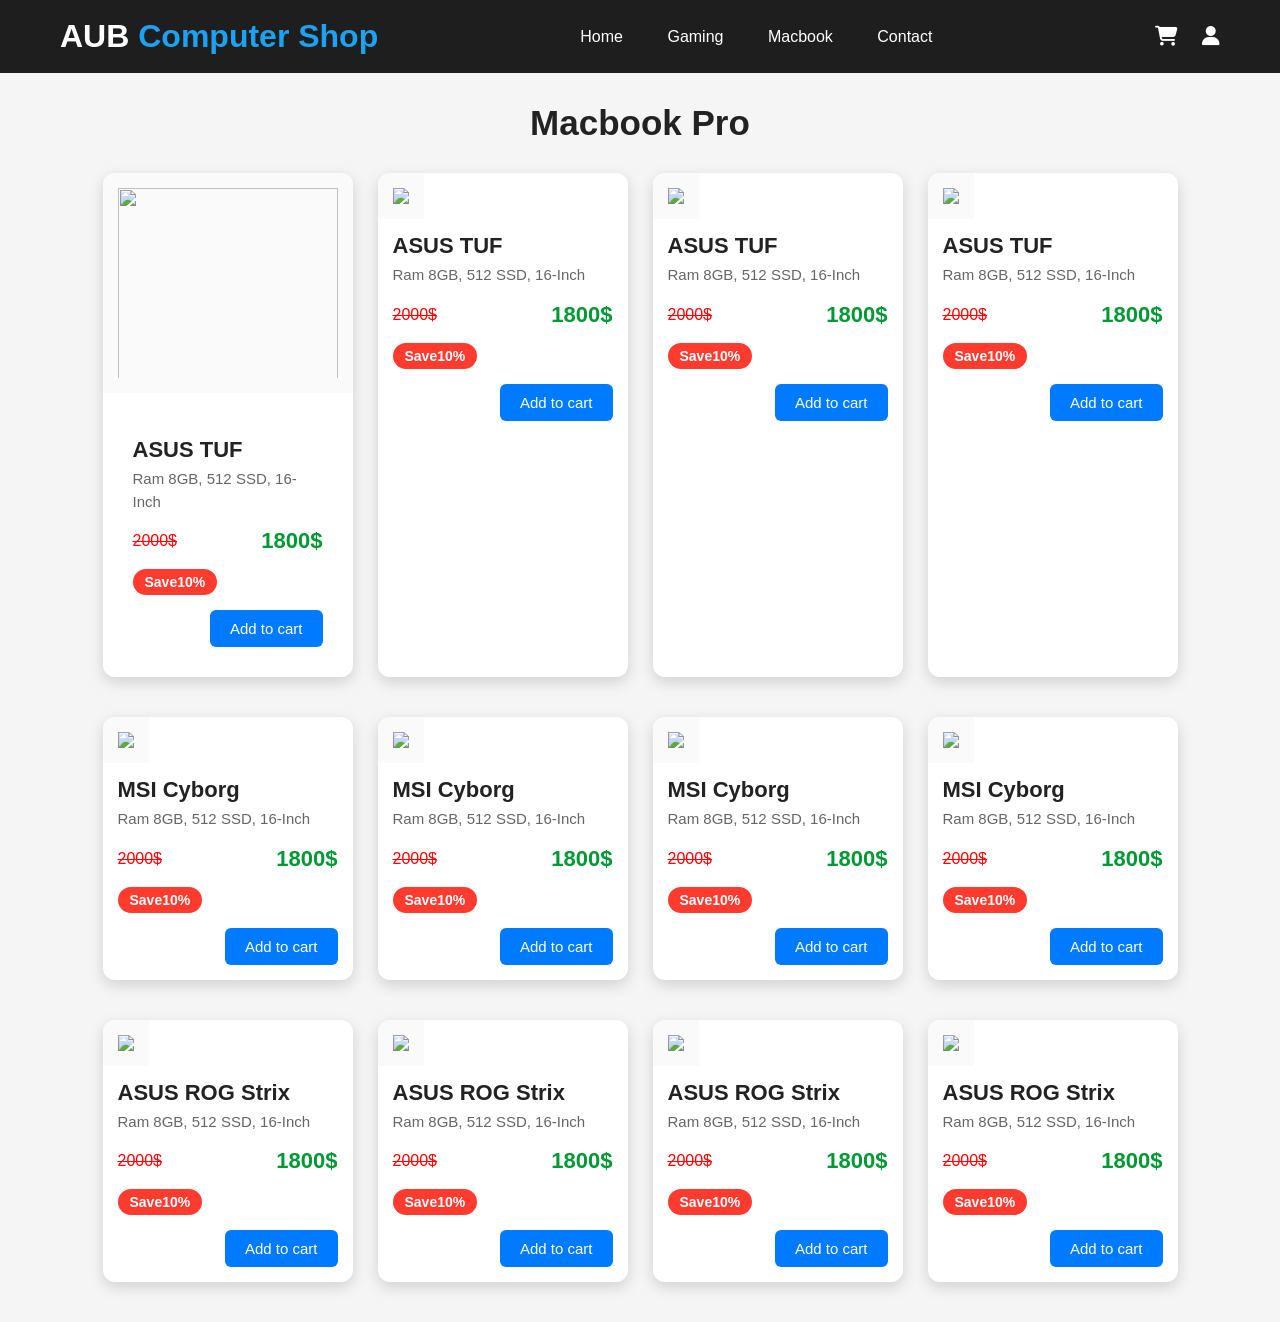
==== macbook.html @ b611711b "Add files via upload" ====
<!DOCTYPE html>
<html lang="en">

<head>
    <meta charset="UTF-8">
    <meta name="viewport" content="width=device-width, initial-scale=1.0">
    <title>Document</title>
    <link rel="stylesheet" href="gaming.css">
    <link rel="stylesheet" href="https://cdnjs.cloudflare.com/ajax/libs/font-awesome/6.6.0/css/all.min.css">
</head>

<body>
    <header>

        <div class="logo">
            AUB <span>Computer Shop</span>
        </div>

        <nav>
            <a href="index.html">Home</a>
            <a href="gaming.html">Gaming</a>
            <a href="macbook.html">Macbook</a>

            <a href="contact.html">Contact</a>
        </nav>

        <div class="icon">
            <i class="fa-solid fa-cart-shopping"></i>
            <i class="fa-solid fa-user"></i>
        </div>

    </header>
    <div class="main">

        <h2>Macbook Pro</h2>
    </div>
    <div class="topsale">
        <div class="column"><img src="./photo/macbook mid.jpg">
            <div class="product-info">
                <div class="product-name">ASUS TUF</div>
                <div class="product-des">Ram 8GB, 512 SSD, 16-Inch
                </div>
                <div class="price">
                    <div class="product-price">2000$</div>
                    <div class="final-price">1800$</div>
                </div>
                <div class="product-discount">Save10%</div>
                <div style="text-align: right;"><button>Add to cart</button></div>
            </div>
        </div>
        <div class=" column"><img src="./photo/macbook mid.jpg" alt=" ">
            <div class="product-name">ASUS TUF</div>
            <div class="product-des">Ram 8GB, 512 SSD, 16-Inch
            </div>
            <div class="price">
                <div class="product-price">2000$</div>
                <div class="final-price">1800$</div>
            </div>
            <div class="product-discount">Save10%</div>
            <div style="text-align: right;"><button>Add to cart</button></div>
        </div>
        <div class="column "><img src="./photo/macbook mid.jpg" alt=" ">
            <div class="product-name">ASUS TUF</div>
            <div class="product-des">Ram 8GB, 512 SSD, 16-Inch
            </div>
            <div class="price">
                <div class="product-price">2000$</div>
                <div class="final-price">1800$</div>
            </div>
            <div class="product-discount">Save10%</div>
            <div style="text-align: right;"><button>Add to cart</button></div>
        </div>
        <div class="column "><img src="./photo/macbook mid.jpg" alt=" ">
            <div class="product-name">ASUS TUF</div>
            <div class="product-des">Ram 8GB, 512 SSD, 16-Inch
            </div>
            <div class="price">
                <div class="product-price">2000$</div>
                <div class="final-price">1800$</div>
            </div>
            <div class="product-discount">Save10%</div>
            <div style="text-align: right;"><button>Add to cart</button></div>
        </div>
    </div>
    <div>
        <div class="topsale">
            <div class="column "><img src="./photo/macbook mid.jpg" alt=" ">
                <div class="product-name">MSI Cyborg</div>
                <div class="product-des">Ram 8GB, 512 SSD, 16-Inch
                </div>
                <div class="price">
                    <div class="product-price">2000$</div>
                    <div class="final-price">1800$</div>
                </div>
                <div class="product-discount">Save10%</div>
                <div style="text-align: right;"><button>Add to cart</button></div>
            </div>
            <div class="column "><img src="./photo/macbook mid.jpg" alt=" ">
                <div class="product-name">MSI Cyborg</div>
                <div class="product-des">Ram 8GB, 512 SSD, 16-Inch
                </div>
                <div class="price">
                    <div class="product-price">2000$</div>
                    <div class="final-price">1800$</div>
                </div>
                <div class="product-discount">Save10%</div>
                <div style="text-align: right;"><button>Add to cart</button></div>
            </div>
            <div class="column "><img src="./photo/macbook mid.jpg" alt=" ">
                <div class="product-name">MSI Cyborg</div>
                <div class="product-des">Ram 8GB, 512 SSD, 16-Inch
                </div>
                <div class="price">
                    <div class="product-price">2000$</div>
                    <div class="final-price">1800$</div>
                </div>
                <div class="product-discount">Save10%</div>
                <div style="text-align: right;"><button>Add to cart</button></div>
            </div>
            <div class="column "><img src="./photo/macbook mid.jpg" alt=" ">
                <div class="product-name">MSI Cyborg</div>
                <div class="product-des">Ram 8GB, 512 SSD, 16-Inch
                </div>
                <div class="price">
                    <div class="product-price">2000$</div>
                    <div class="final-price">1800$</div>
                </div>
                <div class="product-discount">Save10%</div>
                <div style="text-align: right;"><button>Add to cart</button></div>
            </div>
        </div>
        <div>
            <div class="topsale">
                <div class="column "><img src="./photo/macbook mid.jpg" alt=" ">
                    <div class="product-name">ASUS ROG Strix</div>
                    <div class="product-des">Ram 8GB, 512 SSD, 16-Inch
                    </div>
                    <div class="price">
                        <div class="product-price">2000$</div>
                        <div class="final-price">1800$</div>
                    </div>
                    <div class="product-discount">Save10%</div>
                    <div style="text-align: right;"><button>Add to cart</button></div>
                </div>
                <div class="column "><img src="./photo/macbook mid.jpg" alt=" ">
                    <div class="product-name">ASUS ROG Strix</div>
                    <div class="product-des">Ram 8GB, 512 SSD, 16-Inch
                    </div>
                    <div class="price">
                        <div class="product-price">2000$</div>
                        <div class="final-price">1800$</div>
                    </div>
                    <div class="product-discount">Save10%</div>
                    <div style="text-align: right;"><button>Add to cart</button></div>
                </div>
                <div class="column "><img src="./photo/macbook mid.jpg" alt=" ">
                    <div class="product-name">ASUS ROG Strix</div>
                    <div class="product-des">Ram 8GB, 512 SSD, 16-Inch
                    </div>
                    <div class="price">
                        <div class="product-price">2000$</div>
                        <div class="final-price">1800$</div>
                    </div>
                    <div class="product-discount">Save10%</div>
                    <div style="text-align: right;"><button>Add to cart</button></div>
                </div>
                <div class="column "><img src="./photo/macbook mid.jpg" alt=" ">
                    <div class="product-name">ASUS ROG Strix</div>
                    <div class="product-des">Ram 8GB, 512 SSD, 16-Inch
                    </div>
                    <div class="price">
                        <div class="product-price">2000$</div>
                        <div class="final-price">1800$</div>
                    </div>
                    <div class="product-discount">Save10%</div>
                    <div style="text-align: right;"><button>Add to cart</button></div>
                </div>
            </div>
        </div>
</body>

</html>
---- gaming.css ----
* {
    margin: 0;
    padding: 0;
    box-sizing: border-box;
    font-family: Arial, sans-serif;
}

body {
    background: #f5f5f5;
}

header {
    display: flex;
    justify-content: space-between;
    align-items: center;
    padding: 18px 60px;
    background: #1e1e1e;
    color: white;
}

.logo {
    font-size: 32px;
    font-weight: bold;
}

.logo span {
    color: #1da1f2;
}

nav a {
    color: white;
    text-decoration: none;
    margin: 20px;
}

nav a:hover {
    color: #1da1f2;
}

.icon i {
    font-size: 20px;
    margin-left: 20px;
    cursor: pointer;
}


/* Reset */


/* * {
    margin: 0;
    padding: 0;
    box-sizing: border-box;
    font-family: Arial, Helvetica, sans-serif;
} */


/* body {
    background: #f5f5f5;
    padding: 20px;
} */


/* Title */

.main h2 {
    text-align: center;
    font-size: 35px;
    color: #222;
    margin: 30px 0;
}


/* Product Row */

.topsale {
    display: flex;
    justify-content: center;
    gap: 25px;
    flex-wrap: wrap;
    margin-bottom: 40px;
}


/* Product Card */

.column {
    width: 250px;
    background: #fff;
    border-radius: 12px;
    overflow: hidden;
    box-shadow: 0 5px 15px rgba(0, 0, 0, 0.15);
    transition: 0.5s;
    padding-bottom: 15px;
}

.column:hover {
    transform: translateY(-8px);
    box-shadow: 0 10px 20px rgba(0, 0, 0, 0.25);
}


/* Image */

.column img {
    width: 100%;
    height: 220px;
    object-fit: contain;
    background: #fafafa;
    padding: 15px;
}


/* Product Info */

.product-info {
    padding: 15px;
}

.product-name {
    font-size: 22px;
    font-weight: bold;
    color: #222;
    margin: 10px 15px 5px;
}

.product-des {
    color: #666;
    font-size: 15px;
    margin: 0 15px 15px;
    line-height: 1.5;
}


/* Price */

.price {
    display: flex;
    justify-content: space-between;
    align-items: center;
    margin: 0 15px;
}

.product-price {
    text-decoration: line-through;
    color: red;
    font-size: 16px;
}

.final-price {
    color: #009933;
    font-size: 22px;
    font-weight: bold;
}


/* Discount */

.product-discount {
    background: #ff3b30;
    color: white;
    display: inline-block;
    margin: 15px;
    padding: 5px 12px;
    border-radius: 20px;
    font-size: 14px;
    font-weight: bold;
}


/* Button */

button {
    margin-right: 15px;
    padding: 10px 20px;
    border: none;
    border-radius: 6px;
    background: #007bff;
    color: white;
    cursor: pointer;
    font-size: 15px;
    transition: 0.3s;
}

button:hover {
    background: #0056b3;
}


/* Responsive */

@media(max-width:1000px) {
    .column {
        width: 220px;
    }
}

@media(max-width:768px) {
    .topsale {
        flex-direction: column;
        align-items: center;
    }
    .column {
        width: 90%;
        max-width: 350px;
    }
}
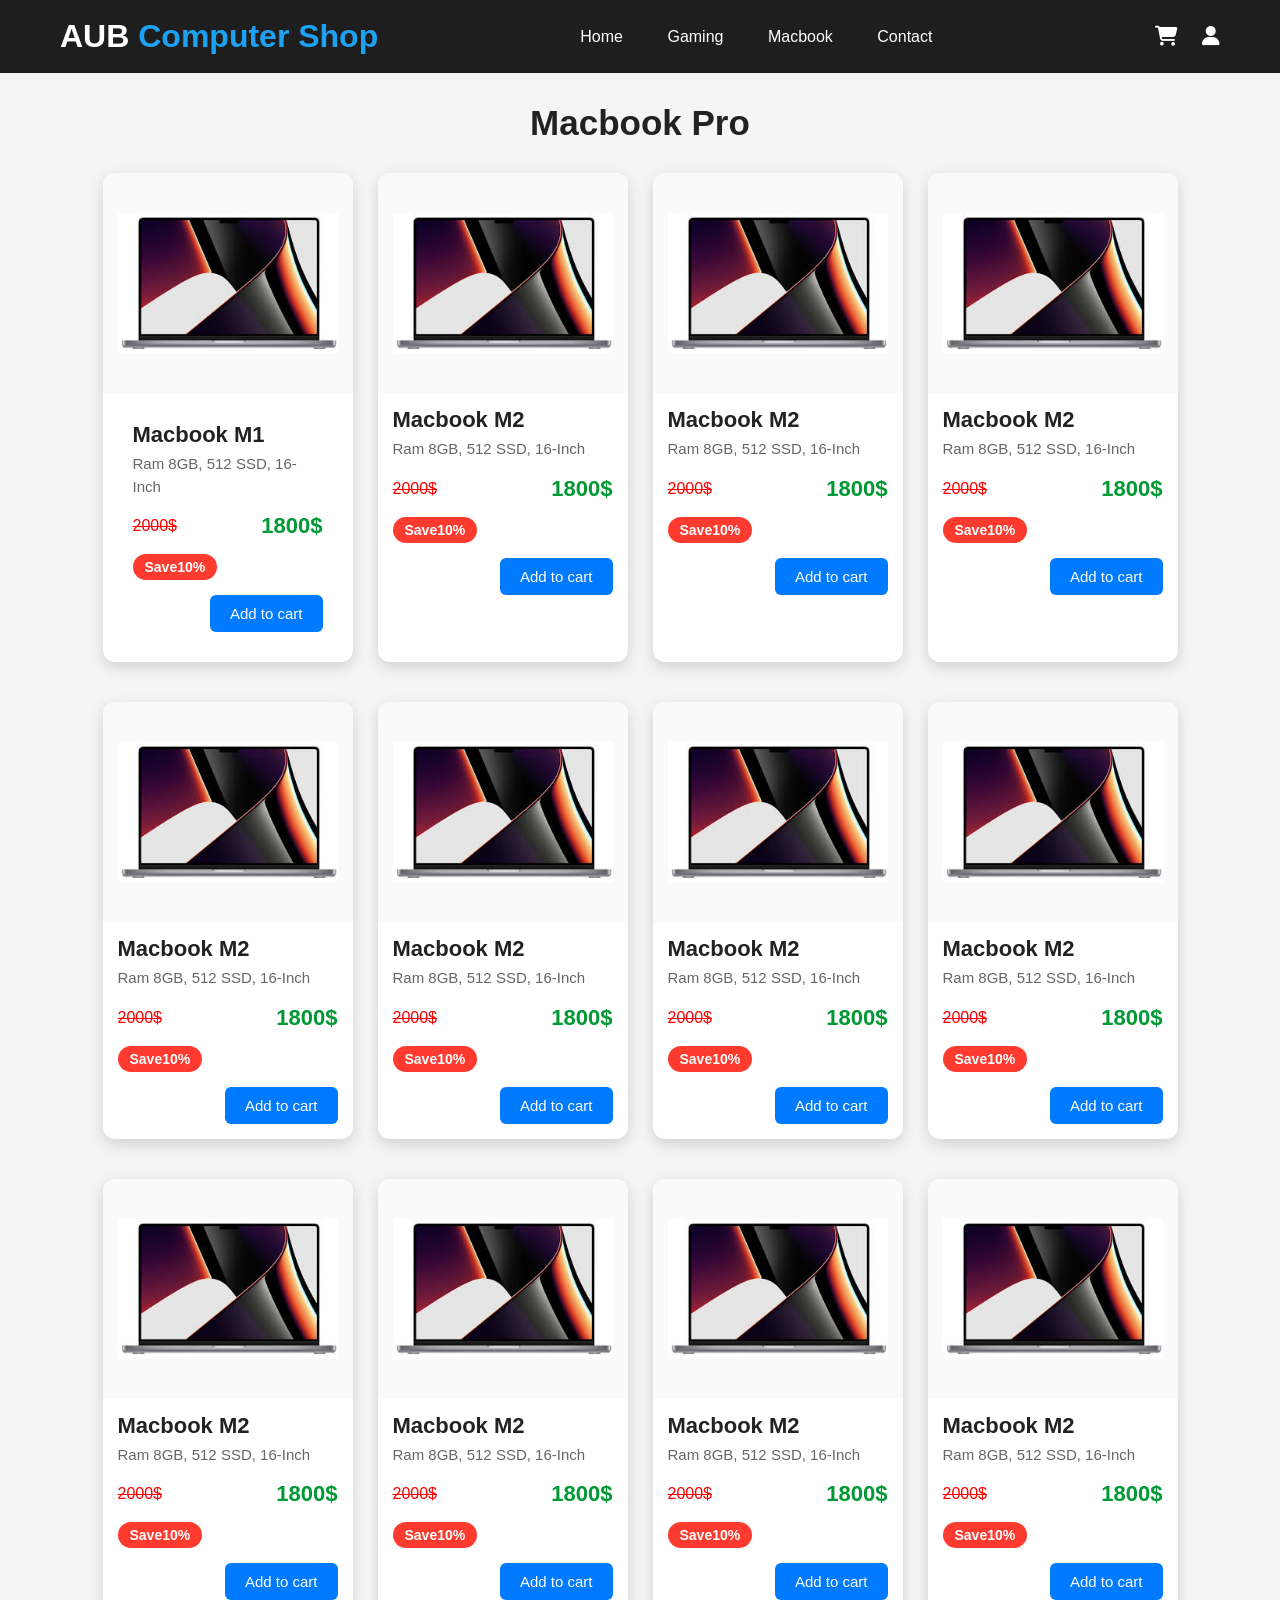
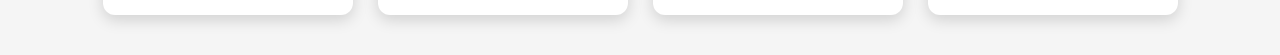
==== commit 3ef48648: "Add files via upload" ====
--- a/macbook.html
+++ b/macbook.html
@@ -35,9 +35,9 @@
         <h2>Macbook Pro</h2>
     </div>
     <div class="topsale">
-        <div class="column"><img src="./photo/macbook mid.jpg">
+        <div class="column"><img src="macbook mid.jpg">
             <div class="product-info">
-                <div class="product-name">ASUS TUF</div>
+                <div class="product-name">Macbook M1</div>
                 <div class="product-des">Ram 8GB, 512 SSD, 16-Inch
                 </div>
                 <div class="price">
@@ -48,8 +48,8 @@
                 <div style="text-align: right;"><button>Add to cart</button></div>
             </div>
         </div>
-        <div class=" column"><img src="./photo/macbook mid.jpg" alt=" ">
-            <div class="product-name">ASUS TUF</div>
+        <div class=" column"><img src="macbook mid.jpg" alt=" ">
+            <div class="product-name">Macbook M2</div>
             <div class="product-des">Ram 8GB, 512 SSD, 16-Inch
             </div>
             <div class="price">
@@ -59,8 +59,8 @@
             <div class="product-discount">Save10%</div>
             <div style="text-align: right;"><button>Add to cart</button></div>
         </div>
-        <div class="column "><img src="./photo/macbook mid.jpg" alt=" ">
-            <div class="product-name">ASUS TUF</div>
+        <div class="column "><img src="macbook mid.jpg" alt=" ">
+            <div class="product-name">Macbook M2</div>
             <div class="product-des">Ram 8GB, 512 SSD, 16-Inch
             </div>
             <div class="price">
@@ -70,8 +70,8 @@
             <div class="product-discount">Save10%</div>
             <div style="text-align: right;"><button>Add to cart</button></div>
         </div>
-        <div class="column "><img src="./photo/macbook mid.jpg" alt=" ">
-            <div class="product-name">ASUS TUF</div>
+        <div class="column "><img src="macbook mid.jpg" alt=" ">
+            <div class="product-name">Macbook M2</div>
             <div class="product-des">Ram 8GB, 512 SSD, 16-Inch
             </div>
             <div class="price">
@@ -84,8 +84,8 @@
     </div>
     <div>
         <div class="topsale">
-            <div class="column "><img src="./photo/macbook mid.jpg" alt=" ">
-                <div class="product-name">MSI Cyborg</div>
+            <div class="column "><img src="macbook mid.jpg" alt=" ">
+                <div class="product-name">Macbook M2</div>
                 <div class="product-des">Ram 8GB, 512 SSD, 16-Inch
                 </div>
                 <div class="price">
@@ -95,8 +95,8 @@
                 <div class="product-discount">Save10%</div>
                 <div style="text-align: right;"><button>Add to cart</button></div>
             </div>
-            <div class="column "><img src="./photo/macbook mid.jpg" alt=" ">
-                <div class="product-name">MSI Cyborg</div>
+            <div class="column "><img src="macbook mid.jpg" alt=" ">
+                <div class="product-name">Macbook M2</div>
                 <div class="product-des">Ram 8GB, 512 SSD, 16-Inch
                 </div>
                 <div class="price">
@@ -106,8 +106,8 @@
                 <div class="product-discount">Save10%</div>
                 <div style="text-align: right;"><button>Add to cart</button></div>
             </div>
-            <div class="column "><img src="./photo/macbook mid.jpg" alt=" ">
-                <div class="product-name">MSI Cyborg</div>
+            <div class="column "><img src="macbook mid.jpg" alt=" ">
+                <div class="product-name">Macbook M2</div>
                 <div class="product-des">Ram 8GB, 512 SSD, 16-Inch
                 </div>
                 <div class="price">
@@ -117,8 +117,8 @@
                 <div class="product-discount">Save10%</div>
                 <div style="text-align: right;"><button>Add to cart</button></div>
             </div>
-            <div class="column "><img src="./photo/macbook mid.jpg" alt=" ">
-                <div class="product-name">MSI Cyborg</div>
+            <div class="column "><img src="macbook mid.jpg" alt=" ">
+                <div class="product-name">Macbook M2</div>
                 <div class="product-des">Ram 8GB, 512 SSD, 16-Inch
                 </div>
                 <div class="price">
@@ -131,8 +131,8 @@
         </div>
         <div>
             <div class="topsale">
-                <div class="column "><img src="./photo/macbook mid.jpg" alt=" ">
-                    <div class="product-name">ASUS ROG Strix</div>
+                <div class="column "><img src="macbook mid.jpg" alt=" ">
+                    <div class="product-name">Macbook M2</div>
                     <div class="product-des">Ram 8GB, 512 SSD, 16-Inch
                     </div>
                     <div class="price">
@@ -142,8 +142,8 @@
                     <div class="product-discount">Save10%</div>
                     <div style="text-align: right;"><button>Add to cart</button></div>
                 </div>
-                <div class="column "><img src="./photo/macbook mid.jpg" alt=" ">
-                    <div class="product-name">ASUS ROG Strix</div>
+                <div class="column "><img src="macbook mid.jpg" alt=" ">
+                    <div class="product-name">Macbook M2</div>
                     <div class="product-des">Ram 8GB, 512 SSD, 16-Inch
                     </div>
                     <div class="price">
@@ -153,8 +153,8 @@
                     <div class="product-discount">Save10%</div>
                     <div style="text-align: right;"><button>Add to cart</button></div>
                 </div>
-                <div class="column "><img src="./photo/macbook mid.jpg" alt=" ">
-                    <div class="product-name">ASUS ROG Strix</div>
+                <div class="column "><img src="macbook mid.jpg" alt=" ">
+                    <div class="product-name">Macbook M2</div>
                     <div class="product-des">Ram 8GB, 512 SSD, 16-Inch
                     </div>
                     <div class="price">
@@ -164,8 +164,8 @@
                     <div class="product-discount">Save10%</div>
                     <div style="text-align: right;"><button>Add to cart</button></div>
                 </div>
-                <div class="column "><img src="./photo/macbook mid.jpg" alt=" ">
-                    <div class="product-name">ASUS ROG Strix</div>
+                <div class="column "><img src="macbook mid.jpg" alt=" ">
+                    <div class="product-name">Macbook M2</div>
                     <div class="product-des">Ram 8GB, 512 SSD, 16-Inch
                     </div>
                     <div class="price">
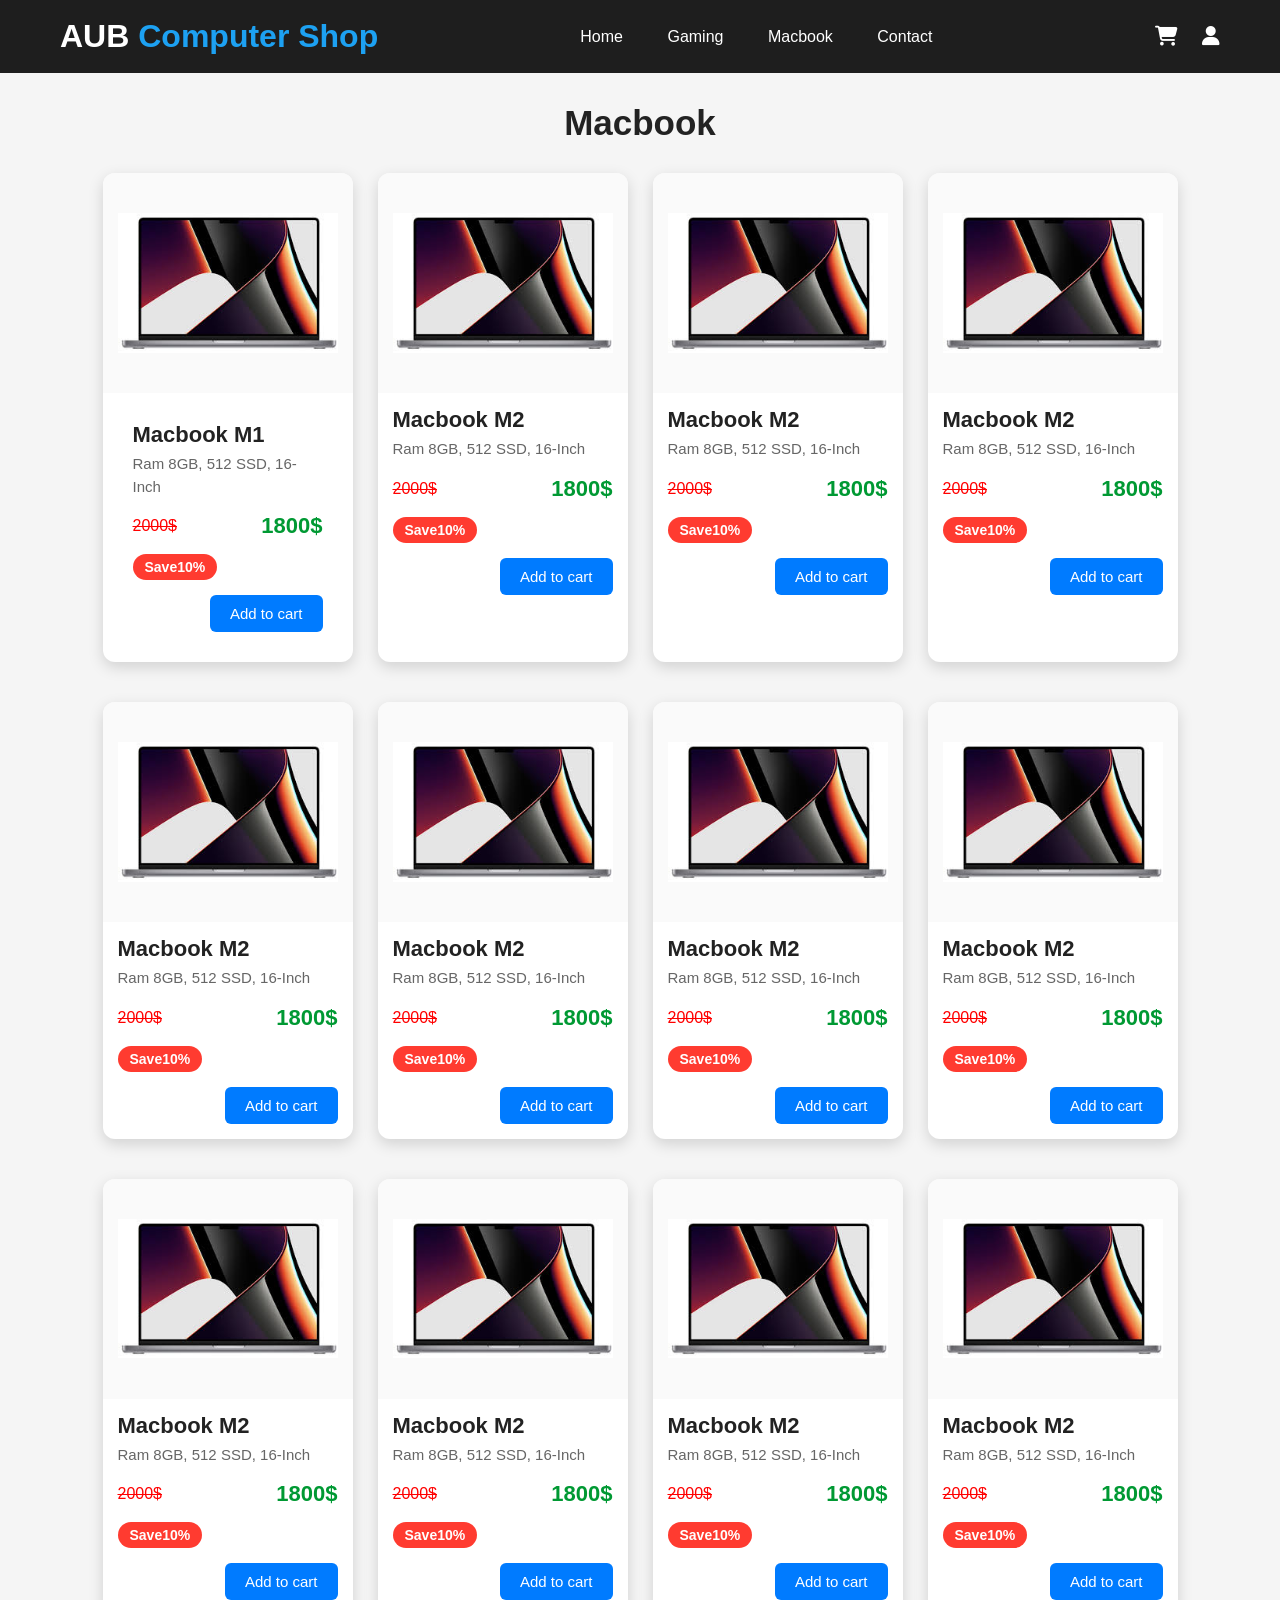
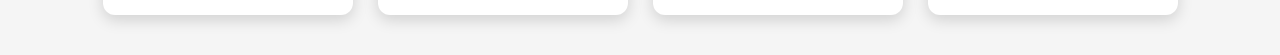
==== commit 08b26855: "Add files via upload" ====
--- a/macbook.html
+++ b/macbook.html
@@ -32,7 +32,7 @@
     </header>
     <div class="main">
 
-        <h2>Macbook Pro</h2>
+        <h2>Macbook </h2>
     </div>
     <div class="topsale">
         <div class="column"><img src="macbook mid.jpg">
--- a/gaming.css
+++ b/gaming.css
@@ -204,4 +204,148 @@
         width: 90%;
         max-width: 350px;
     }
+}
+
+
+/* ===========================
+   Tablet (992px)
+=========================== */
+
+@media screen and (max-width:992px) {
+    header {
+        padding: 15px 30px;
+        flex-wrap: wrap;
+        gap: 15px;
+    }
+    nav {
+        width: 100%;
+        text-align: center;
+    }
+    nav a {
+        margin: 10px;
+        display: inline-block;
+    }
+    .logo {
+        font-size: 28px;
+    }
+    .column {
+        width: 45%;
+    }
+    .column img {
+        height: 200px;
+    }
+}
+
+
+/* ===========================
+   Mobile (768px)
+=========================== */
+
+@media screen and (max-width:768px) {
+    header {
+        flex-direction: column;
+        padding: 20px;
+        text-align: center;
+    }
+    .logo {
+        font-size: 26px;
+        margin-bottom: 15px;
+    }
+    nav {
+        display: flex;
+        flex-wrap: wrap;
+        justify-content: center;
+        gap: 10px;
+        margin: 15px 0;
+    }
+    nav a {
+        margin: 0;
+        font-size: 16px;
+    }
+    .icon {
+        margin-top: 10px;
+    }
+    .main h2 {
+        font-size: 28px;
+    }
+    .topsale {
+        display: grid;
+        grid-template-columns: 1fr;
+        gap: 20px;
+        padding: 0 15px;
+    }
+    .column {
+        width: 100%;
+        max-width: 350px;
+        margin: auto;
+    }
+    .column img {
+        height: 220px;
+    }
+    .product-name {
+        font-size: 20px;
+    }
+    .final-price {
+        font-size: 20px;
+    }
+    button {
+        width: 90%;
+        margin: 15px auto 0;
+        display: block;
+    }
+}
+
+
+/* ===========================
+   Small Phones (480px)
+=========================== */
+
+@media screen and (max-width:480px) {
+    header {
+        padding: 15px;
+    }
+    .logo {
+        font-size: 22px;
+    }
+    nav {
+        flex-direction: column;
+        gap: 12px;
+    }
+    nav a {
+        font-size: 15px;
+    }
+    .main h2 {
+        font-size: 24px;
+    }
+    .column {
+        width: 100%;
+    }
+    .column img {
+        height: 180px;
+        padding: 10px;
+    }
+    .product-name {
+        font-size: 18px;
+    }
+    .product-des {
+        font-size: 14px;
+    }
+    .price {
+        flex-direction: column;
+        align-items: flex-start;
+        gap: 5px;
+    }
+    .product-price {
+        font-size: 14px;
+    }
+    .final-price {
+        font-size: 18px;
+    }
+    .product-discount {
+        font-size: 12px;
+    }
+    button {
+        width: 100%;
+        margin: 15px 0 0;
+    }
 }
